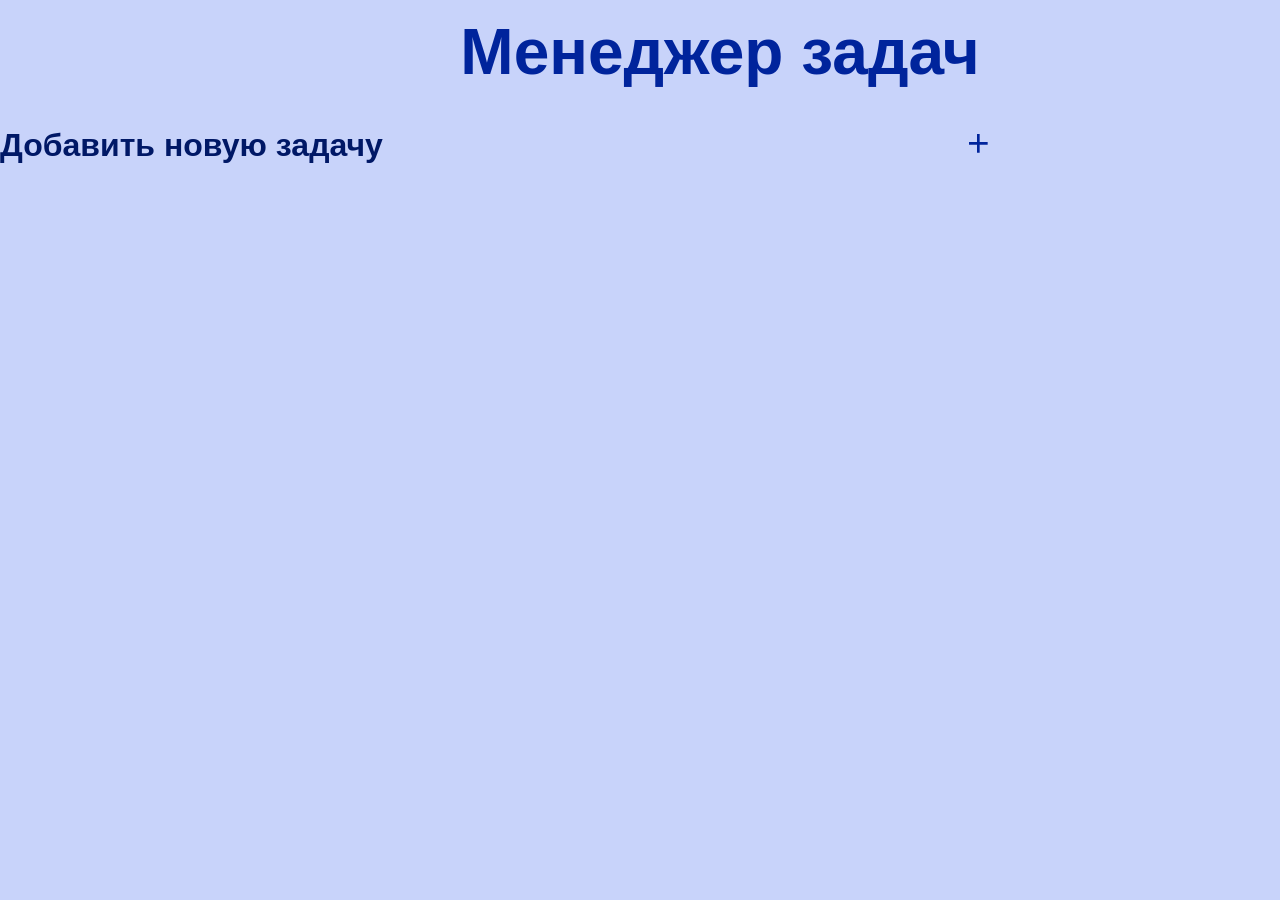
==== index.html @ db22cba6 "new-task" ====
<!DOCTYPE html>
<html lang="ru">

<head>
  <meta charset="utf-8">
  <link rel="preconnect" href="https://fonts.googleapis.com">
  <link rel="preconnect" href="https://fonts.gstatic.com" crossorigin>
  <link href="https://fonts.googleapis.com/css2?family=National+Park:wght@200..800&display=swap" rel="stylesheet">
  <link href="css/style.css" rel="stylesheet">
  <title>Менеджер задач</title>
</head>

<body class="page">
  <header>
    <h1>Менеджер задач</h1>
    <section class="new-task">
      <div class="new-task-container close">
      <h2 class="add-new-task">Добавить новую задачу</h2>
      <button class="new-task-button">
      <img src="images\Plus.svg" alt="Добавить задачу">
      </button>
      </div>
    </section>
  </header>
  <script src="script.js"></script>
</body>

</html>
---- css/style.css ----
body {
    width: 1440px;
    margin-left: auto;
    margin-right: auto;
    font-family: 'National Park', sans-serif;
    background-color: #C8D3FA;
}

h1 {
    margin: 0;
    margin-bottom: 30px;
    width: max-content;
    margin-left: auto;
    margin-right: auto;
    color: #00249C;
    font-size: 64px;
    font-weight: bold;
}

.new-task {
    width: 1000px;
    height: auto;
}

.new-task-container {
    display: flex;
    justify-content: space-between;
}

h2 {
    margin: 0;
    font-size: 32px;
    font-weight: 600;
    color: #001866;
}

.new-task-button {
    background-color: transparent;
    border: none;
    cursor: pointer;
    width: 43px;
}

.new-task-button:hover img {
    opacity: 70%;
}

.new-task-button:active img {
    opacity: 30%;
}
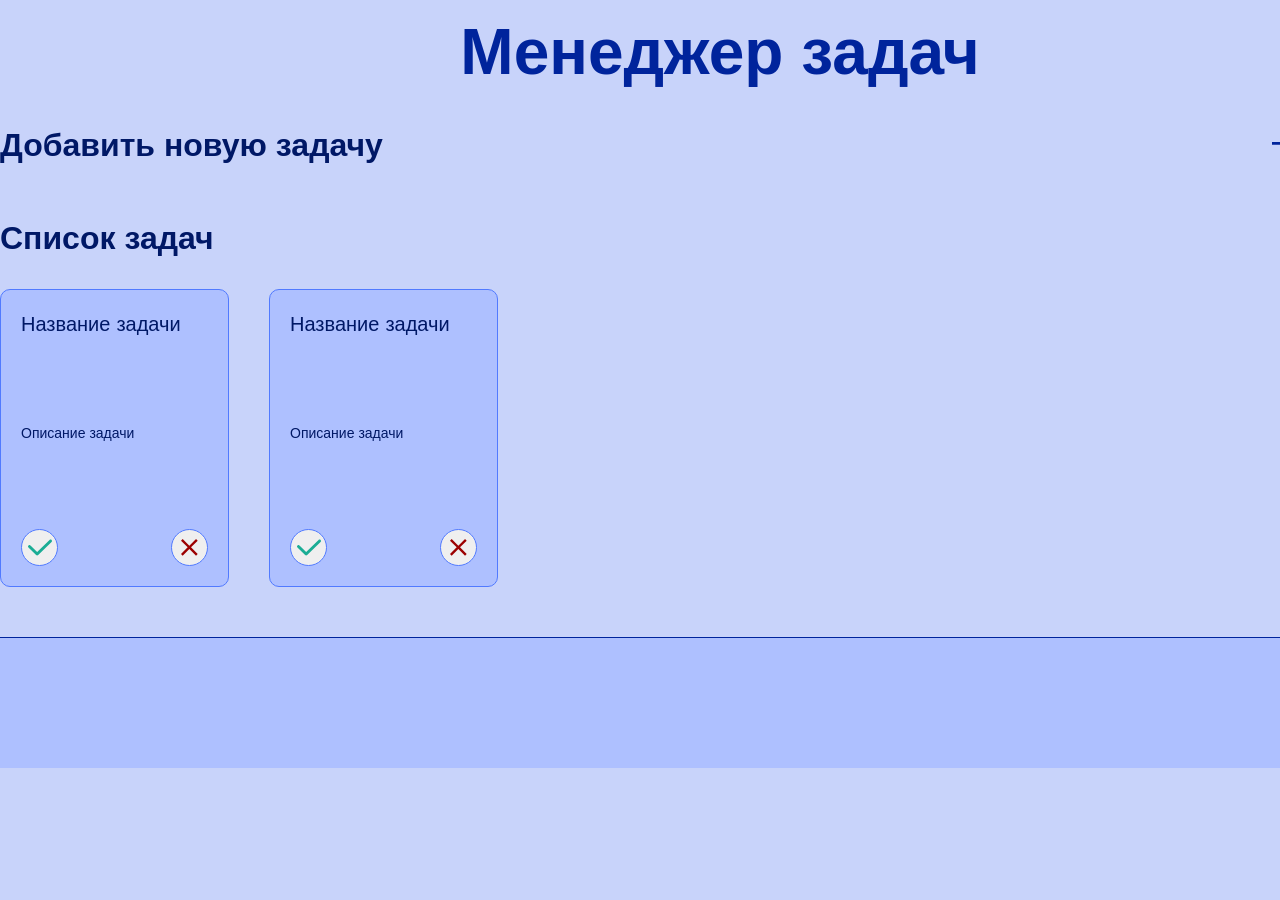
==== commit 62ede44a: "task-list" ====
--- a/index.html
+++ b/index.html
@@ -13,15 +13,100 @@
 <body class="page">
   <header>
     <h1>Менеджер задач</h1>
-    <section class="new-task">
-      <div class="new-task-container close">
-      <h2 class="add-new-task">Добавить новую задачу</h2>
-      <button class="new-task-button">
-      <img src="images\Plus.svg" alt="Добавить задачу">
-      </button>
+  </header>
+
+  <main>
+
+    <section class="new-task close">
+      <div class="new-task-container">
+        <h2 class="add-new-task">Добавить новую задачу</h2>
+        <button class="new-task-button-close" type="button">
+          <svg width="19" height="19" viewBox="0 0 19 19" fill="none" xmlns="http://www.w3.org/2000/svg">
+            <path d="M18.6667 10.6667H10.6667V18.6667H8V10.6667H0V8H8V0H10.6667V8H18.6667V10.6667Z" fill="#00249C" />
+          </svg>
+        </button>
       </div>
     </section>
-  </header>
+
+    <section class="new-task open invisible">
+      <div class="new-task-container">
+        <h2 class="add-new-task">Добавить новую задачу</h2>
+        <button class="new-task-button-open" type="button">
+          <svg width="17" height="17" viewBox="0 0 19 19" fill="none" xmlns="http://www.w3.org/2000/svg">
+            <path
+              d="M1.86667 18.6667L0 16.8L7.46667 9.33333L0 1.86667L1.86667 0L9.33333 7.46667L16.8 0L18.6667 1.86667L11.2 9.33333L18.6667 16.8L16.8 18.6667L9.33333 11.2L1.86667 18.6667Z"
+              fill="#9C0000" />
+          </svg>
+        </button>
+      </div>
+      <form class="new-task-form">
+        <div class="input-container">
+          <label for="title">Название задачи</label>
+          <input type="text" id="title" name="title">
+        </div>
+
+        <div class="input-container">
+          <label for="description">Описание задачи</label>
+          <input type="text" id="description" name="description">
+        </div>
+
+        <button type="button" class="add-new-task-button">Добавить задачу</button>
+      </form>
+    </section>
+
+    <section class="task-list-container">
+      <h2 class="task-list">Список задач</h2>
+
+      <ul class="card-list">
+        <li class="card-item">
+          <h3 class="card-title">Название задачи</h3>
+          <p class="card-description">Описание задачи</p>
+          <div class="card-item-buttons">
+            <button role="checkbox" class="check-button">
+              <svg width="24" height="27" viewBox="0 0 24 16" fill="none" xmlns="http://www.w3.org/2000/svg">
+                <path fill-rule="evenodd" clip-rule="evenodd"
+                  d="M23.5795 0.412939C23.8488 0.677687 24 1.03656 24 1.41074C24 1.78492 23.8488 2.1438 23.5795 2.40854L10.1589 15.5871C9.88924 15.8515 9.52377 16 9.14272 16C8.76167 16 8.3962 15.8515 8.12659 15.5871L0.457658 8.05648C0.316384 7.92721 0.203071 7.77133 0.12448 7.59813C0.045889 7.42492 0.00363029 7.23795 0.000223784 7.04836C-0.00318272 6.85878 0.0323328 6.67046 0.104653 6.49464C0.176973 6.31882 0.284615 6.15911 0.421158 6.02503C0.557701 5.89095 0.720347 5.78525 0.899393 5.71424C1.07844 5.64322 1.27022 5.60835 1.46329 5.61169C1.65636 5.61504 1.84677 5.65653 2.02315 5.73371C2.19954 5.81088 2.35828 5.92215 2.48992 6.06088L9.14272 12.5937L21.5472 0.412939C21.8168 0.148521 22.1823 0 22.5633 0C22.9444 0 23.3099 0.148521 23.5795 0.412939Z"
+                  fill="#1BAD95" />
+              </svg>
+            </button>
+            <button class="delete-button">
+              <svg width="17" height="17" viewBox="0 0 19 19" fill="none" xmlns="http://www.w3.org/2000/svg">
+                <path
+                  d="M1.86667 18.6667L0 16.8L7.46667 9.33333L0 1.86667L1.86667 0L9.33333 7.46667L16.8 0L18.6667 1.86667L11.2 9.33333L18.6667 16.8L16.8 18.6667L9.33333 11.2L1.86667 18.6667Z"
+                  fill="#9C0000" />
+              </svg>
+            </button>
+          </div>
+        </li>
+        <li class="card-item">
+          <h3 class="card-title">Название задачи</h3>
+          <p class="card-description">Описание задачи</p>
+          <div class="card-item-buttons">
+            <button role="checkbox" class="check-button">
+              <svg width="24" height="27" viewBox="0 0 24 16" fill="none" xmlns="http://www.w3.org/2000/svg">
+                <path fill-rule="evenodd" clip-rule="evenodd"
+                  d="M23.5795 0.412939C23.8488 0.677687 24 1.03656 24 1.41074C24 1.78492 23.8488 2.1438 23.5795 2.40854L10.1589 15.5871C9.88924 15.8515 9.52377 16 9.14272 16C8.76167 16 8.3962 15.8515 8.12659 15.5871L0.457658 8.05648C0.316384 7.92721 0.203071 7.77133 0.12448 7.59813C0.045889 7.42492 0.00363029 7.23795 0.000223784 7.04836C-0.00318272 6.85878 0.0323328 6.67046 0.104653 6.49464C0.176973 6.31882 0.284615 6.15911 0.421158 6.02503C0.557701 5.89095 0.720347 5.78525 0.899393 5.71424C1.07844 5.64322 1.27022 5.60835 1.46329 5.61169C1.65636 5.61504 1.84677 5.65653 2.02315 5.73371C2.19954 5.81088 2.35828 5.92215 2.48992 6.06088L9.14272 12.5937L21.5472 0.412939C21.8168 0.148521 22.1823 0 22.5633 0C22.9444 0 23.3099 0.148521 23.5795 0.412939Z"
+                  fill="#1BAD95" />
+              </svg>
+            </button>
+            <button class="delete-button">
+              <svg width="17" height="17" viewBox="0 0 19 19" fill="none" xmlns="http://www.w3.org/2000/svg">
+                <path
+                  d="M1.86667 18.6667L0 16.8L7.46667 9.33333L0 1.86667L1.86667 0L9.33333 7.46667L16.8 0L18.6667 1.86667L11.2 9.33333L18.6667 16.8L16.8 18.6667L9.33333 11.2L1.86667 18.6667Z"
+                  fill="#9C0000" />
+              </svg>
+            </button>
+          </div>
+        </li>
+      </ul>
+    </section>
+
+  </main>
+
+  <footer>
+    <div class="footer"></div>
+  </footer>
+
   <script src="script.js"></script>
 </body>
 
--- a/css/style.css
+++ b/css/style.css
@@ -4,6 +4,7 @@
     margin-right: auto;
     font-family: 'National Park', sans-serif;
     background-color: #C8D3FA;
+    font-weight: 500;
 }
 
 h1 {
@@ -18,13 +19,15 @@
 }
 
 .new-task {
-    width: 1000px;
+    width: 1303px;
     height: auto;
+    margin-bottom: 50px;
 }
 
 .new-task-container {
     display: flex;
     justify-content: space-between;
+    margin-bottom: 30px;
 }
 
 h2 {
@@ -34,17 +37,183 @@
     color: #001866;
 }
 
-.new-task-button {
+.new-task-button-close,
+.new-task-button-open {
     background-color: transparent;
     border: none;
     cursor: pointer;
     width: 43px;
 }
 
-.new-task-button:hover img {
+.new-task-button-close:hover svg,
+.new-task-button-open:hover svg {
     opacity: 70%;
 }
 
-.new-task-button:active img {
+.new-task-button-close:active svg,
+.new-task-button-open:active svg {
     opacity: 30%;
+}
+
+.invisible {
+    display: none;
+}
+
+.input-container {
+    display: flex;
+    flex-direction: column;
+    margin-bottom: 30px;
+}
+
+.input-container label {
+    margin: 0;
+    margin-bottom: 10px;
+    font-size: 24px;
+    color: #001866;
+}
+
+.input-container input {
+    width: 1303px;
+    height: 50px;
+    border-radius: 7px;
+}
+
+.input-container #description {
+    height: 70px;
+}
+
+.add-new-task-button {
+    width: 230px;
+    height: 60px;
+    border-radius: 7px;
+    background-color: #517AFF;
+    color: #001866;
+    border-width: 1px;
+    font-size: 20px;
+    cursor: pointer;
+}
+
+.add-new-task-button:hover {
+    background-color: #2C5DFE;
+}
+
+.add-new-task-button:active {
+    background-color: #7595FD;
+}
+
+.task-list-container {
+    margin-bottom: 50px;
+}
+
+.task-list {
+    margin-bottom: 30px;
+}
+
+.card-list {
+    width: 1303px;
+    height: auto;
+    display: flex;
+    flex-wrap: wrap;
+    gap: 40px;
+    margin: 0;
+    padding: 0;
+}
+
+.card-item {
+    width: 187px;
+    height: 256px;
+    background-color: #AEC0FF;
+    border: 1px solid #517AFF;
+    border-radius: 10px;
+    list-style: none;
+    padding: 20px;
+    display: flex;
+    flex-direction: column;
+    justify-content: space-between;
+}
+
+.card-item:hover {
+    transform: translateY(-10px);
+}
+
+.card-item.done {
+    background-color: #D0E9F9;
+}
+
+h3 {
+    max-width: 187px;
+    margin: 0;
+    color: #001866;
+    font-size: 20px;
+    font-weight: 400;
+    margin-bottom: 10px;
+}
+
+.card-description {
+    margin: 0;
+    margin-bottom: 10px;
+    max-width: 187px;
+    max-height: 173px;
+    font-size: 14px;
+    font-weight: 400;
+    color: #001866;
+    overflow: auto;
+}
+
+.card-item-buttons {
+    display: flex;
+    justify-content: space-between;
+}
+
+.check-button,
+.delete-button {
+    display: flex;
+    justify-content: center;
+    align-items: center;
+}
+
+.check-button:hover {
+    background-color: #1BAD95;
+    opacity: 70%;
+}
+
+.check-button:active {
+    background-color: #1BAD95;
+    opacity: 30%;
+}
+
+.check-button.checked {
+    background-color: #1BAD95;
+}
+
+.delete-button:hover {
+    background-color: #9C0000;
+}
+
+.delete-button:active {
+    background-color: #9C0000;
+    opacity: 30%;
+}
+
+.check-button:hover svg path,
+.check-button:active svg path,
+.check-button.checked svg path,
+.delete-button:hover svg path,
+.delete-button:active svg path {
+    fill: #FFF;
+}
+
+.card-item-buttons button {
+    width: 37px;
+    height: 37px;
+    border-radius: 50%;
+    border: 1px solid #517AFF;
+    padding: 0;
+}
+
+.footer {
+    width: 100%;
+    height: 130px;
+    background-color: #AEC0FF;
+    border-top: 1px solid #00249C;
 }
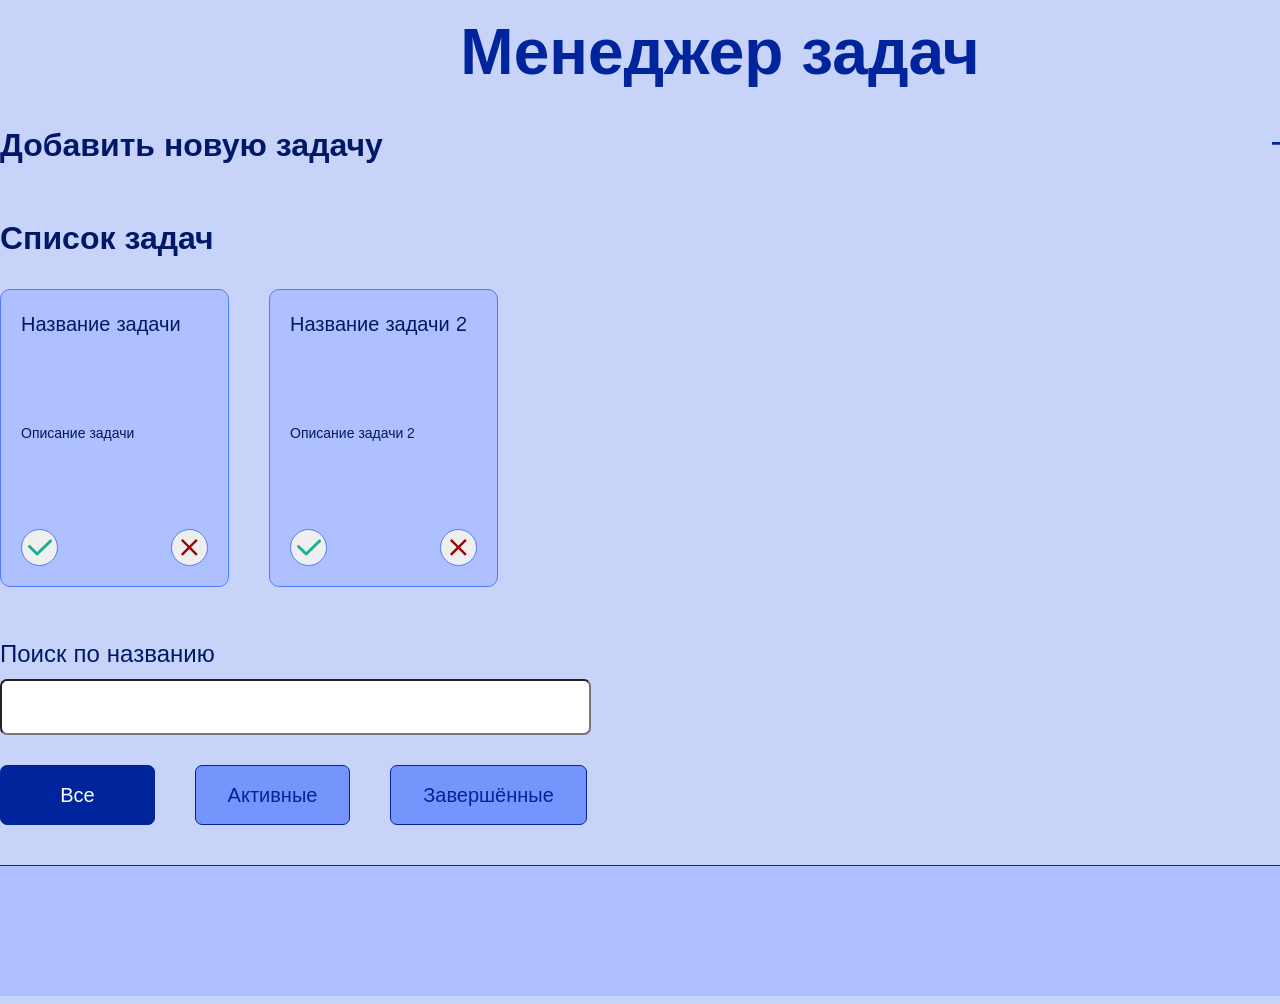
==== commit 1b36a509: "выполненные карточки и удаление" ====
--- a/index.html
+++ b/index.html
@@ -79,8 +79,8 @@
           </div>
         </li>
         <li class="card-item">
-          <h3 class="card-title">Название задачи</h3>
-          <p class="card-description">Описание задачи</p>
+          <h3 class="card-title">Название задачи 2</h3>
+          <p class="card-description">Описание задачи 2</p>
           <div class="card-item-buttons">
             <button role="checkbox" class="check-button">
               <svg width="24" height="27" viewBox="0 0 24 16" fill="none" xmlns="http://www.w3.org/2000/svg">
@@ -101,6 +101,19 @@
       </ul>
     </section>
 
+    <section class="filter-container">
+      <div class="input-container">
+        <label for="search">Поиск по названию</label>
+        <input type="text" id="search" name="search">
+      </div>
+
+      <div class="buttons-container">
+        <button type="button" id="all" class="filter-button selected">Все</button>
+        <button type="button" id="active" class="filter-button">Активные</button>
+        <button type="button" id="completed" class="filter-button">Завершённые</button>
+      </div>
+    </section>
+
   </main>
 
   <footer>
--- a/css/style.css
+++ b/css/style.css
@@ -140,7 +140,8 @@
     background-color: #D0E9F9;
 }
 
-h3 {
+h3,
+.empty-text {
     max-width: 187px;
     margin: 0;
     color: #001866;
@@ -211,6 +212,47 @@
     padding: 0;
 }
 
+.filter-container {
+    width: 587px;
+    margin-bottom: 40px;
+}
+
+.input-container #search {
+    width: 583px;
+}
+
+.buttons-container {
+    display: flex;
+    gap: 40px;
+}
+
+.filter-button {
+    width: 155px;
+    height: 60px;
+    background-color: #7595FD;
+    color: #00249C;
+    font-size: 20px;
+    border: 1px solid #00249C;
+    border-radius: 7px;
+}
+
+.filter-button:hover {
+    opacity: 70%;
+}
+
+.filter-button:active {
+    opacity: 30%;
+}
+
+#completed {
+    width: 197px;
+}
+
+.selected {
+    background-color: #00249C;
+    color: #FFF;
+}
+
 .footer {
     width: 100%;
     height: 130px;
